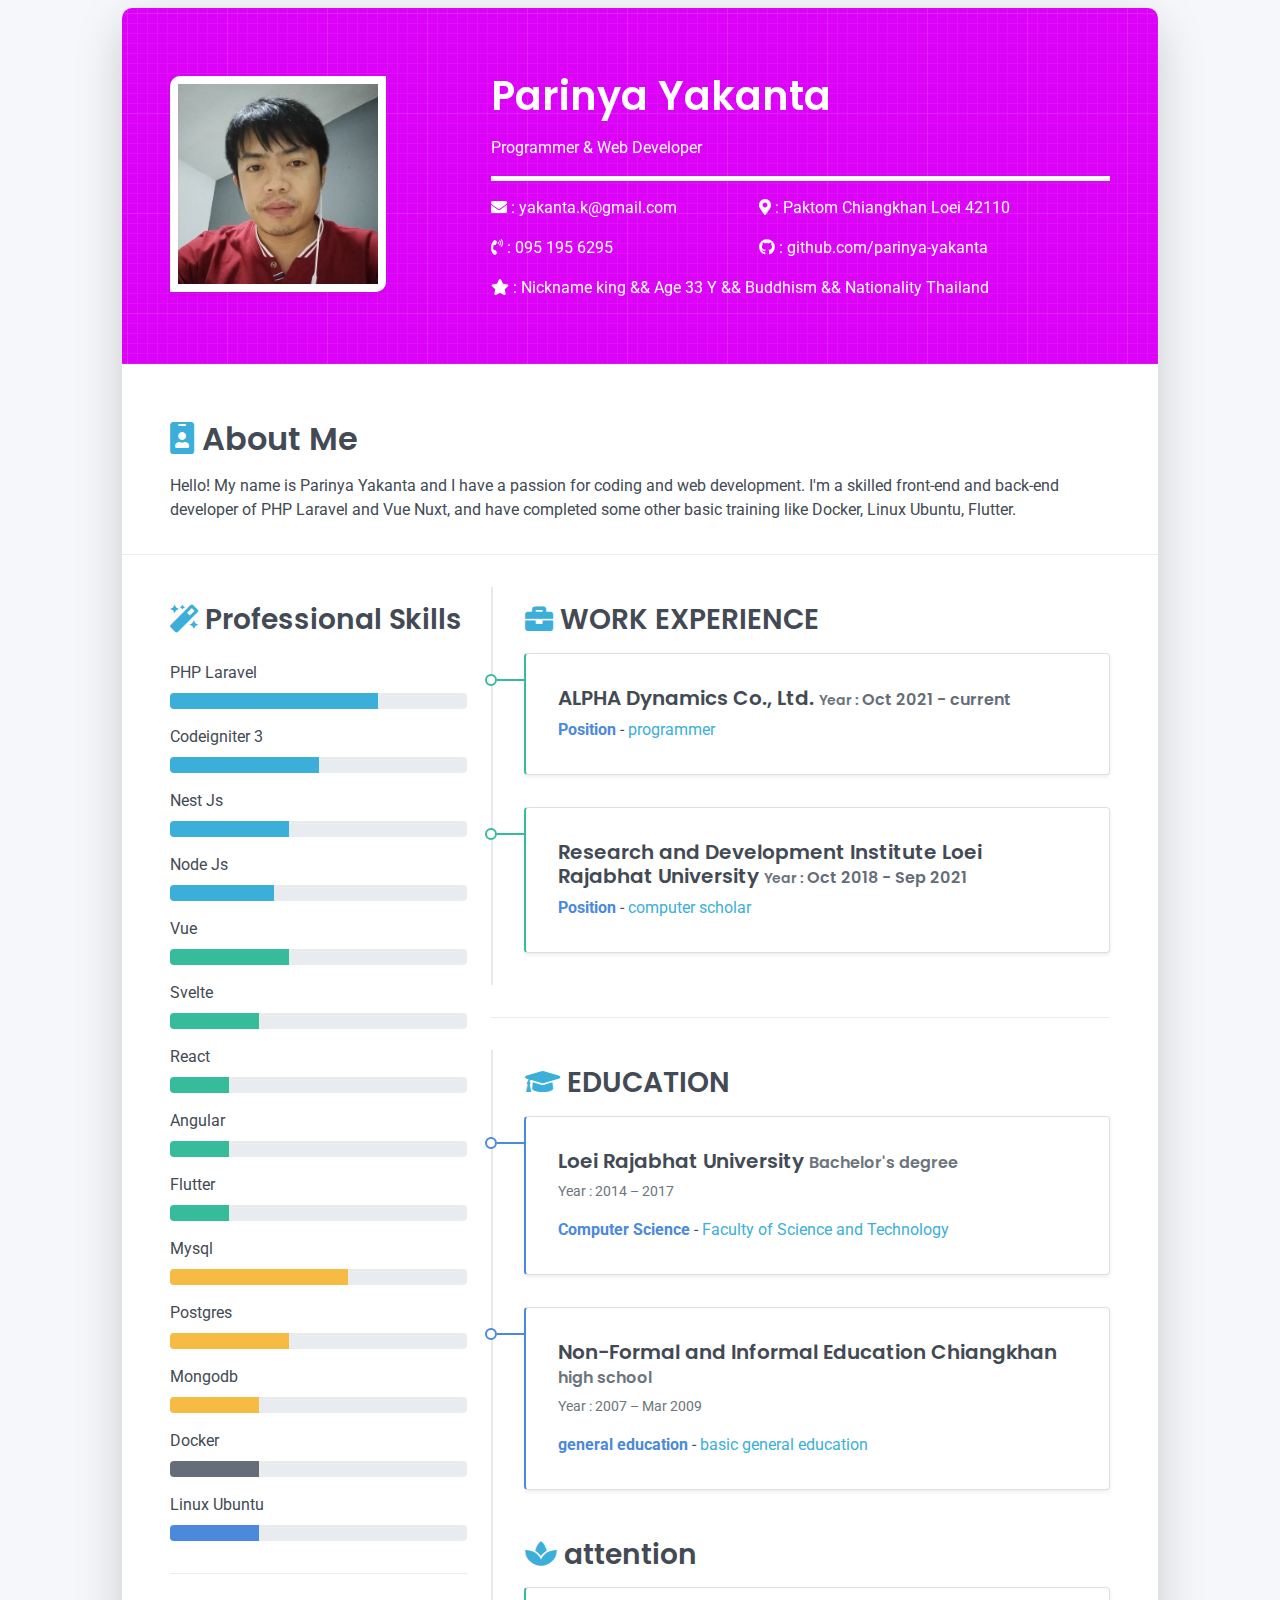
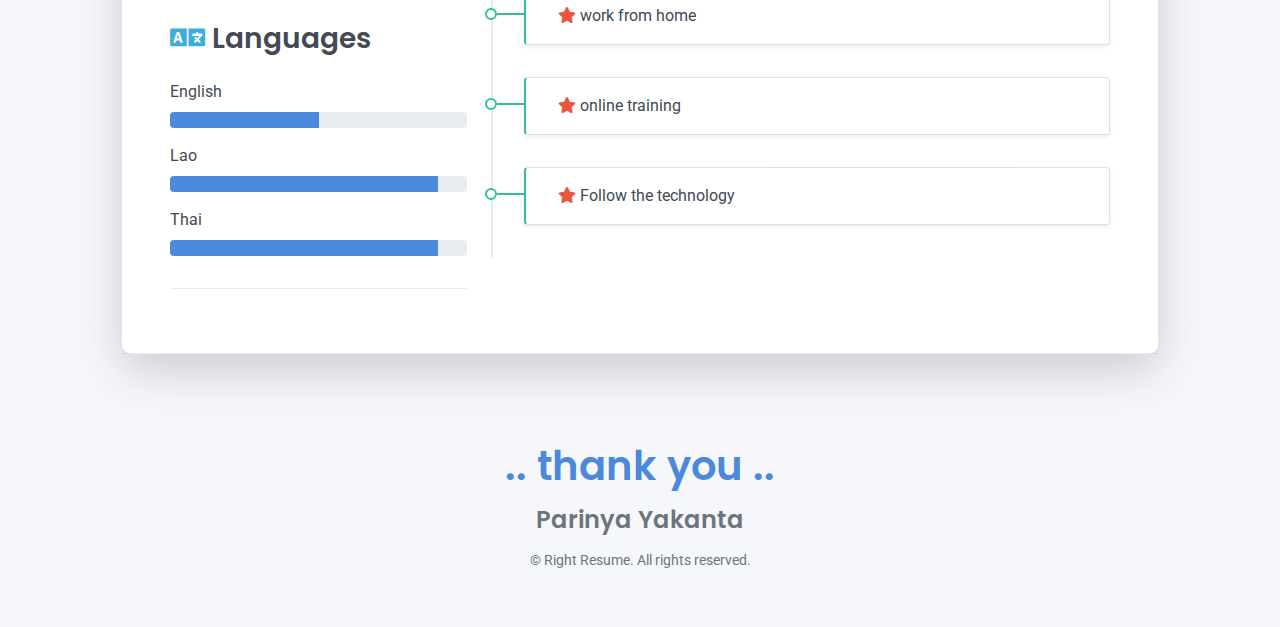
==== index.html @ 642e3cf7 "first commit" ====
<!DOCTYPE html>
<html lang="en-US">
  <head>
    <meta charset="UTF-8">
    <meta http-equiv="X-UA-Compatible" content="IE=edge">
    <meta name="viewport" content="width=device-width, initial-scale=1.0">
    <title>Parinya Yakanta</title>
    <link rel="icon" type="image/x-icon" href="favicon.png">
    <link rel="preconnect" href="https://fonts.gstatic.com" crossorigin="crossorigin"/>
    <link rel="preload" as="style" href="https://fonts.googleapis.com/css2?family=Poppins:wght@600&amp;family=Roboto:wght@300;400;500;700&amp;display=swap"/>
    <link rel="stylesheet" href="https://fonts.googleapis.com/css2?family=Poppins:wght@600&amp;family=Roboto:wght@300;400;500;700&amp;display=swap" media="print" onload="this.media='all'"/>
    <noscript>
      <link rel="stylesheet" href="https://fonts.googleapis.com/css2?family=Poppins:wght@600&amp;family=Roboto:wght@300;400;500;700&amp;display=swap"/>
    </noscript>
    <link href="css/font-awesome/css/all.min.css?ver=1.2.0" rel="stylesheet">
    <link href="css/bootstrap.min.css?ver=1.2.0" rel="stylesheet">
    <link href="css/aos.css?ver=1.2.0" rel="stylesheet">
    <link href="css/main.css?ver=1.2.0" rel="stylesheet">
    <link href="css/custom.css" rel="stylesheet">
    <noscript>
      <style type="text/css">
        [data-aos] {
            opacity: 1 !important;
            transform: translate(0) scale(1) !important;
        }
      </style>
    </noscript>
  </head>
<body id="top">
  <div class="page-content py-1">
<div class="container">
<div class="cover shadow-lg bg-white">
  
  <div class="cover-bg p-3 p-lg-4 text-white">
    <div class="row">
      <div class="col-lg-4 col-md-5">
        <div class="avatar hover-effect bg-white shadow-sm p-1"><img src="images/profile01.jpeg" width="200" height="200"/></div>
      </div>
      <div class="col-lg-8 col-md-7 text-center text-md-start">
        <h2 class="h1 mt-2" data-aos="fade-up" data-aos-delay="0">Parinya Yakanta</h2>
        <p data-aos="fade-up" data-aos-delay="100">Programmer & Web Developer</p>

        <div class="border-top-a" data-aos="fade-up" data-aos-delay="200">
          <div class="row">
            <div class="col-md-5">
              <p><i class="fas fa-envelope"></i> : yakanta.k@gmail.com</p>
              <p><i class="fas fa-phone-volume"></i> : 095 195 6295</p>
            </div>
            <div class="col-md-7">
              <p><i class="fas fa-map-marker-alt"></i> : Paktom Chiangkhan Loei 42110</p>
              <p><i class="fab fa-github"></i> : github.com/parinya-yakanta</p>
            </div>
          </div>
          <div class="row">
            <div class="col-md-12">
              <p> <i class="fas fa-star text-white"></i> : Nickname king && Age 33 Y && Buddhism && Nationality Thailand</p>
            </div>
          </div>
        </div>
      </div>
    </div>
  </div>
  
  <div class="about-section pt-4 px-3 px-lg-4 mt-1">
    <div class="col-md-12">
      <h2> <i class="fas fa-id-badge text-info"></i>  About Me</h2>
      <p>Hello! My name is Parinya Yakanta and I have a passion for coding and web development. I'm a skilled front-end and back-end developer of PHP Laravel and Vue Nuxt, and have completed some other basic training like Docker, Linux Ubuntu, Flutter.</p>
    </div>
  </div>

  <hr class="d-print-none"/>

  <div class="skills-section px-3 px-lg-4">
    <div class="row">

      <div class="col-md-4">
        <h2 class="h3 mb-1 py-2"> <i class="fas fa-magic text-info"></i> Professional Skills</h2>

        <div class="mb-2"><span>PHP Laravel</span>
          <div class="progress my-1">
            <div class="progress-bar bg-info" role="progressbar" data-aos="zoom-in-right" data-aos-delay="400" data-aos-anchor=".skills-section" style="width: 70%" aria-valuenow="90" aria-valuemin="0" aria-valuemax="100"></div>
          </div>
        </div>

        <div class="mb-2"><span>Codeigniter 3</span>
          <div class="progress my-1">
            <div class="progress-bar bg-info" role="progressbar" data-aos="zoom-in-right" data-aos-delay="400" data-aos-anchor=".skills-section" style="width: 50%" aria-valuenow="90" aria-valuemin="0" aria-valuemax="100"></div>
          </div>
        </div>

        <div class="mb-2"><span>Nest Js</span>
          <div class="progress my-1">
            <div class="progress-bar bg-info" role="progressbar" data-aos="zoom-in-right" data-aos-delay="400" data-aos-anchor=".skills-section" style="width: 40%" aria-valuenow="90" aria-valuemin="0" aria-valuemax="100"></div>
          </div>
        </div>

        <div class="mb-2"><span>Node Js</span>
          <div class="progress my-1">
            <div class="progress-bar bg-info" role="progressbar" data-aos="zoom-in-right" data-aos-delay="400" data-aos-anchor=".skills-section" style="width: 35%" aria-valuenow="90" aria-valuemin="0" aria-valuemax="100"></div>
          </div>
        </div>

        <div class="mb-2"><span>Vue</span>
          <div class="progress my-1">
            <div class="progress-bar bg-success" role="progressbar" data-aos="zoom-in-right" data-aos-delay="400" data-aos-anchor=".skills-section" style="width: 40%" aria-valuenow="90" aria-valuemin="0" aria-valuemax="100"></div>
          </div>
        </div>

        <div class="mb-2"><span>Svelte</span>
          <div class="progress my-1">
            <div class="progress-bar bg-success" role="progressbar" data-aos="zoom-in-right" data-aos-delay="400" data-aos-anchor=".skills-section" style="width: 30%" aria-valuenow="90" aria-valuemin="0" aria-valuemax="100"></div>
          </div>
        </div>

        <div class="mb-2"><span>React</span>
          <div class="progress my-1">
            <div class="progress-bar bg-success" role="progressbar" data-aos="zoom-in-right" data-aos-delay="400" data-aos-anchor=".skills-section" style="width: 20%" aria-valuenow="90" aria-valuemin="0" aria-valuemax="100"></div>
          </div>
        </div>

        <div class="mb-2"><span>Angular</span>
          <div class="progress my-1">
            <div class="progress-bar bg-success" role="progressbar" data-aos="zoom-in-right" data-aos-delay="400" data-aos-anchor=".skills-section" style="width: 20%" aria-valuenow="90" aria-valuemin="0" aria-valuemax="100"></div>
          </div>
        </div>

        <div class="mb-2"><span>Flutter</span>
          <div class="progress my-1">
            <div class="progress-bar bg-success" role="progressbar" data-aos="zoom-in-right" data-aos-delay="400" data-aos-anchor=".skills-section" style="width: 20%" aria-valuenow="90" aria-valuemin="0" aria-valuemax="100"></div>
          </div>
        </div>

        <div class="mb-2"><span>Mysql</span>
          <div class="progress my-1">
            <div class="progress-bar bg-warning" role="progressbar" data-aos="zoom-in-right" data-aos-delay="400" data-aos-anchor=".skills-section" style="width: 60%" aria-valuenow="90" aria-valuemin="0" aria-valuemax="100"></div>
          </div>
        </div>

        <div class="mb-2"><span>Postgres</span>
          <div class="progress my-1">
            <div class="progress-bar bg-warning" role="progressbar" data-aos="zoom-in-right" data-aos-delay="400" data-aos-anchor=".skills-section" style="width: 40%" aria-valuenow="90" aria-valuemin="0" aria-valuemax="100"></div>
          </div>
        </div>

        <div class="mb-2"><span>Mongodb</span>
          <div class="progress my-1">
            <div class="progress-bar bg-warning" role="progressbar" data-aos="zoom-in-right" data-aos-delay="400" data-aos-anchor=".skills-section" style="width: 30%" aria-valuenow="90" aria-valuemin="0" aria-valuemax="100"></div>
          </div>
        </div>

        <div class="mb-2"><span>Docker</span>
          <div class="progress my-1">
            <div class="progress-bar bg-secondary" role="progressbar" data-aos="zoom-in-right" data-aos-delay="400" data-aos-anchor=".skills-section" style="width: 30%" aria-valuenow="90" aria-valuemin="0" aria-valuemax="100"></div>
          </div>
        </div>

        <div class="mb-2"><span>Linux Ubuntu</span>
          <div class="progress my-1">
            <div class="progress-bar bg-default" role="progressbar" data-aos="zoom-in-right" data-aos-delay="400" data-aos-anchor=".skills-section" style="width: 30%" aria-valuenow="90" aria-valuemin="0" aria-valuemax="100"></div>
          </div>
        </div>

        <hr class="d-print-none"/>

        <h2 class="h3 mb-1 py-2"> <i class="fas fa-language text-info"></i> Languages</h2>

        <div class="mb-2"><span>English</span>
          <div class="progress my-1">
            <div class="progress-bar bg-default" role="progressbar" data-aos="zoom-in-right" data-aos-delay="400" data-aos-anchor=".skills-section" style="width: 50%" aria-valuenow="90" aria-valuemin="0" aria-valuemax="100"></div>
          </div>
        </div>

        <div class="mb-2"><span>Lao</span>
          <div class="progress my-1">
            <div class="progress-bar bg-default" role="progressbar" data-aos="zoom-in-right" data-aos-delay="400" data-aos-anchor=".skills-section" style="width: 90%" aria-valuenow="90" aria-valuemin="0" aria-valuemax="100"></div>
          </div>
        </div>

        <div class="mb-2"><span>Thai</span>
          <div class="progress my-1">
            <div class="progress-bar bg-default" role="progressbar" data-aos="zoom-in-right" data-aos-delay="400" data-aos-anchor=".skills-section" style="width: 90%" aria-valuenow="90" aria-valuemin="0" aria-valuemax="100"></div>
          </div>
        </div>
        <hr class="d-print-none"/>

      </div>

      <div class="col-md-8">
      <div class="timeline">
          <h2 class="h3 px-3"><i class="fas fa-briefcase text-info"></i>  WORK EXPERIENCE</h2>

          <div class="timeline-card timeline-card-success card shadow-sm">
            <div class="card-body">
              <div class="h5 mb-1">ALPHA Dynamics Co., Ltd.
                <span class="text-secondary h6"> <small class="text-muted">Year : </small> Oct 2021 -  current</span>
              </div>
              <div> 
                <strong class="text-primary">Position</strong> -
                <span class="text-info">programmer</span>
              </div>
            </div>
          </div>

          <div class="timeline-card timeline-card-success card shadow-sm">
            <div class="card-body">
              <div class="h5 mb-1"> Research and Development Institute Loei Rajabhat University
                <span class="text-secondary h6"> <small class="text-muted">Year : </small> Oct 2018 -  Sep 2021</span>
              </div>
              <div> 
                <strong class="text-primary">Position</strong> -
                <span class="text-info">computer scholar</span>
              </div>
            </div>
          </div>

        </div>

        <hr class="d-print-none"/>

        <div class="timeline">
            <h2 class="h3 px-3"><i class="fas fa-graduation-cap text-info"></i>  EDUCATION</h2>
            <div class="timeline-card timeline-card-primary card shadow-sm">
              <div class="card-body">
                <div class="h5 mb-1">Loei Rajabhat University <span class="text-muted h6"> Bachelor's degree </span></div>
                <div class="text-muted text-small mb-2">Year : 2014 – 2017</div>
                <div> 
                  <strong class="text-primary">Computer Science</strong> -
                  <span class="text-info">Faculty of Science and Technology</span>
                </div>
              </div>
            </div>

            <div class="timeline-card timeline-card-primary card shadow-sm">
              <div class="card-body">
                <div class="h5 mb-1">Non-Formal and Informal Education Chiangkhan<span class="text-muted h6"> high school</span></div>
                <div class="text-muted text-small mb-2">Year : 2007 – Mar 2009</div>
                <div> 
                  <strong class="text-primary">general education</strong> -
                  <span class="text-info">basic general education</span>
                </div>
              </div>
            </div>
          </div>

        <div class="timeline">
            <h2 class="h3 px-3"> <i class="fas fa-spa text-info"></i> attention</h2>
            
            <div class="timeline-card timeline-card-success card shadow-sm">
              <div class="input-group">
                <div class="card-body py-2">
                  <i class="fas fa-star text-danger"></i> work from home
                </div>
              </div>
            </div>

            <div class="timeline-card timeline-card-success card shadow-sm">
              <div class="input-group">
                <div class="card-body py-2">
                  <i class="fas fa-star text-danger"></i>  online training
                </div>
              </div>
            </div>

            <div class="timeline-card timeline-card-success card shadow-sm">
              <div class="input-group">
                <div class="card-body py-2">
                  <i class="fas fa-star text-danger"></i>  Follow the technology
                </div>
              </div>
            </div>

          </div>

      </div>
    </div>
  </div>

  <div class="page-break"></div>

  <hr class="d-print-none"/>
</div>
</div>
</div>
    <footer class="pt-4 pb-4 text-muted text-center d-print-none">
      <div class="container">
        <div>
          <div class="h1 text-primary">.. thank you ..</div>
        </div>
        <div>
          <div class="h4">Parinya Yakanta</div>
        </div>
        <div class="text-small">
          <div class="mb-1">&copy; Right Resume. All rights reserved.</div>
        </div>
      </div>
    </footer>
    <script src="scripts/bootstrap.bundle.min.js?ver=1.2.0"></script>
    <script src="scripts/aos.js?ver=1.2.0"></script>
    <script src="scripts/main.js?ver=1.2.0"></script>
  </body>
</html>
---- css/main.css ----
/* Buttons */
/* Inputs */
/* Timeline custom component */
.timeline {
  border-left: 2px solid #E6E9ED;
  padding: 1rem 0; }

.timeline-card {
  position: relative;
  margin-left: 31px;
  border-left: 2px solid;
  margin-bottom: 2rem; }

.timeline-card:last-child {
  margin-bottom: 1rem; }

.timeline-card:before {
  content: '';
  display: inline-block;
  position: absolute;
  background-color: #fff;
  border-radius: 10px;
  width: 12px;
  height: 12px;
  top: 20px;
  left: -41px;
  border: 2px solid;
  z-index: 2; }

.timeline-card:after {
  content: '';
  display: inline-block;
  position: absolute;
  background-color: currentColor;
  width: 29px;
  height: 2px;
  top: 25px;
  left: -29px;
  z-index: 1; }

.timeline-card-primary {
  border-left-color: #4A89DC; }

.timeline-card-primary:before {
  border-color: #4A89DC; }

.timeline-card-primary:after {
  background-color: #4A89DC; }

.timeline-card-success {
  border-left-color: #37BC9B; }

.timeline-card-success:before {
  border-color: #37BC9B; }

.timeline-card-success:after {
  background-color: #37BC9B; }

html {
  scroll-behavior: smooth; }

.site-title {
  font-size: 1.25rem;
  line-height: 2.5rem; }

.nav-link {
  padding: 0;
  font-size: 1.25rem;
  line-height: 2.5rem;
  color: rgba(0, 0, 0, 0.5); }

.nav-link:hover,
.nav-link:focus,
.active .nav-link {
  color: rgba(0, 0, 0, 0.8); }

.nav-item + .nav-item {
  margin-left: 1rem; }

.cover {
  border-radius: 10px; }

.cover-bg {
  background-color: #dc02f8;
  background-image: url("data:image/svg+xml,%3Csvg xmlns='http://www.w3.org/2000/svg' width='100' height='100' viewBox='0 0 100 100'%3E%3Cg fill-rule='evenodd'%3E%3Cg fill='%23ffffff' fill-opacity='0.12'%3E%3Cpath opacity='.5' d='M96 [base64] 0v-9h-9v9h9zm-10 0v-9h-9v9h9zm-10 0v-9h-9v9h9zm-10 0v-9h-9v9h9zm-10 0v-9h-9v9h9zm-10 0v-9h-9v9h9zm-10 0v-9h-9v9h9zm-10 0v-9h-9v9h9zm-9-10h9v-9h-9v9zm10 0h9v-9h-9v9zm10 0h9v-9h-9v9zm10 0h9v-9h-9v9zm10 0h9v-9h-9v9zm10 0h9v-9h-9v9zm10 0h9v-9h-9v9zm10 0h9v-9h-9v9zm9-10v-9h-9v9h9zm-10 0v-9h-9v9h9zm-10 0v-9h-9v9h9zm-10 0v-9h-9v9h9zm-10 0v-9h-9v9h9zm-10 0v-9h-9v9h9zm-10 0v-9h-9v9h9zm-10 0v-9h-9v9h9zm-9-10h9v-9h-9v9zm10 0h9v-9h-9v9zm10 0h9v-9h-9v9zm10 0h9v-9h-9v9zm10 0h9v-9h-9v9zm10 0h9v-9h-9v9zm10 0h9v-9h-9v9zm10 0h9v-9h-9v9zm9-10v-9h-9v9h9zm-10 0v-9h-9v9h9zm-10 0v-9h-9v9h9zm-10 0v-9h-9v9h9zm-10 0v-9h-9v9h9zm-10 0v-9h-9v9h9zm-10 0v-9h-9v9h9zm-10 0v-9h-9v9h9zm-9-10h9v-9h-9v9zm10 0h9v-9h-9v9zm10 0h9v-9h-9v9zm10 0h9v-9h-9v9zm10 0h9v-9h-9v9zm10 0h9v-9h-9v9zm10 0h9v-9h-9v9zm10 0h9v-9h-9v9zm9-10v-9h-9v9h9zm-10 0v-9h-9v9h9zm-10 0v-9h-9v9h9zm-10 0v-9h-9v9h9zm-10 0v-9h-9v9h9zm-10 0v-9h-9v9h9zm-10 0v-9h-9v9h9zm-10 0v-9h-9v9h9zm-9-10h9v-9h-9v9zm10 0h9v-9h-9v9zm10 0h9v-9h-9v9zm10 0h9v-9h-9v9zm10 0h9v-9h-9v9zm10 0h9v-9h-9v9zm10 0h9v-9h-9v9zm10 0h9v-9h-9v9z'/%3E%3Cpath d='M6 5V0H5v5H0v1h5v94h1V6h94V5H6z'/%3E%3C/g%3E%3C/g%3E%3C/svg%3E");
  border-radius: 10px 10px 0 0; }

.avatar {
  max-width: 216px;
  max-height: 216px;
  margin-top: 20px;
  text-align: center;
  margin-left: auto;
  margin-right: auto; 
  border-radius: 10px 0 10px  0;
}

/* .avatar img { */
  /* Safari 6.0 - 9.0 */
  /* filter: grayscale(100%);  */
/* } */

footer a:not(.nav-link) {
  color: inherit;
  border-bottom: 1px dashed;
  text-decoration: none;
  cursor: pointer; }

@media (min-width: 48em) {
  .site-title {
    float: left; }
  .site-nav {
    float: right; }
  .avatar {
    margin-bottom: -80px;
    margin-left: 0; } }

@media print {
  body {
    background-color: #fff; }
  .container {
    width: auto;
    max-width: 100%;
    padding: 0; }
  .cover, .cover-bg {
    border-radius: 0; }
  .cover.shadow-lg {
    box-shadow: none !important; }
  .cover-bg {
    padding: 5rem !important;
    padding-bottom: 10px !important; }
  .avatar {
    margin-top: -10px; }
  .about-section {
    padding: 6.5rem 5rem 2rem !important; }
  .skills-section,
  .work-experience-section,
  .education-section,
  .contant-section {
    padding: 1.5rem 5rem 2rem !important; }
  .page-break {
    padding-top: 5rem;
    page-break-before: always; } }
---- css/custom.css ----
.hr-a {
    border-top: 5px solid white;
    width: 100%;
}

.border-top-a {
    border-top: 5px solid white;
    padding-top: 15px;
}
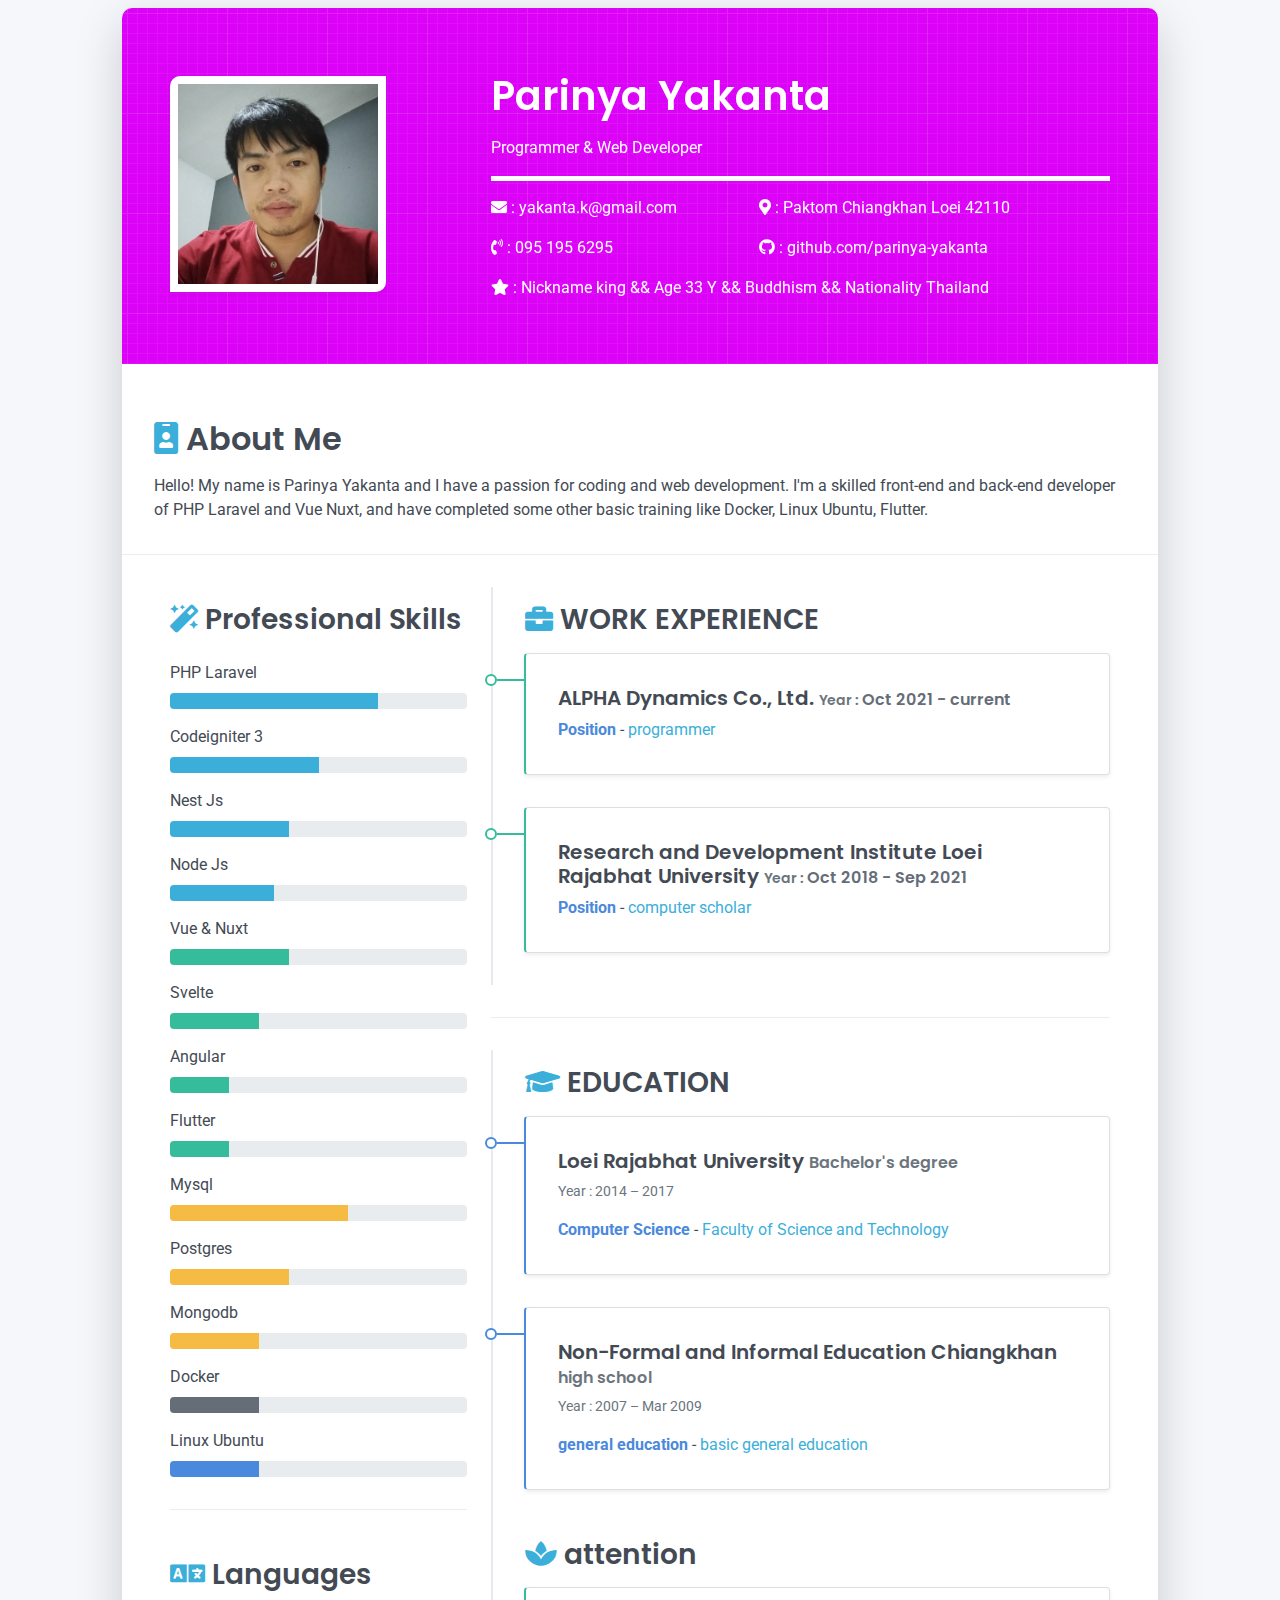
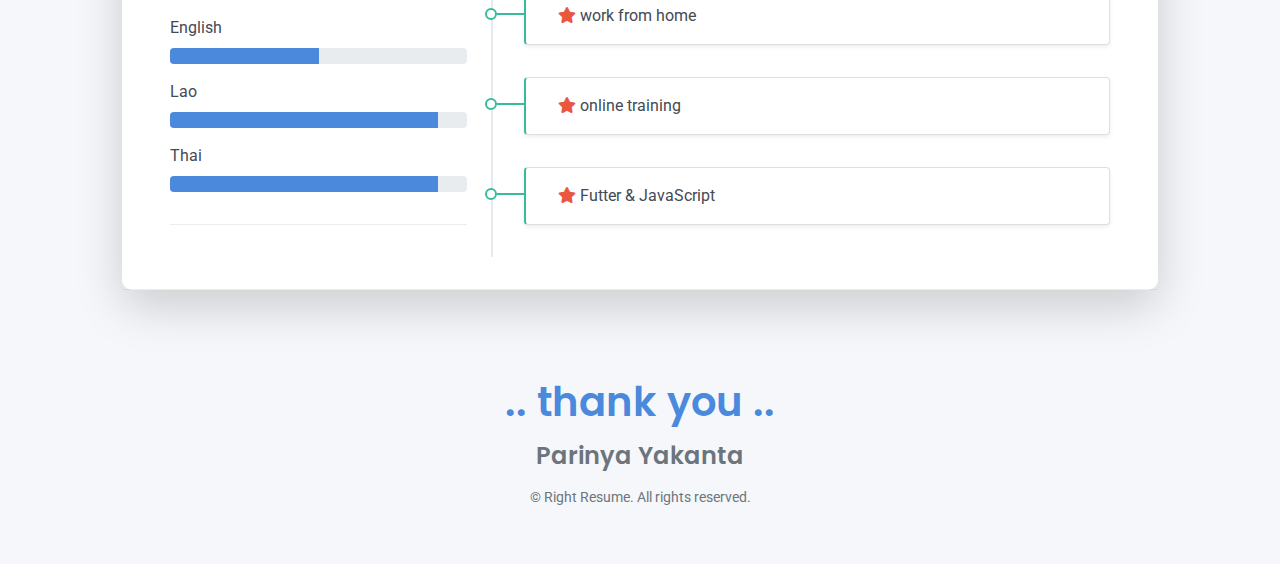
==== commit dac9e80a: "modified style mt" ====
--- a/index.html
+++ b/index.html
@@ -61,7 +61,7 @@
     </div>
   </div>
   
-  <div class="about-section pt-4 px-3 px-lg-4 mt-1">
+  <div class="about-section pt-4 px-2 px-lg-3 mt-1">
     <div class="col-md-12">
       <h2> <i class="fas fa-id-badge text-info"></i>  About Me</h2>
       <p>Hello! My name is Parinya Yakanta and I have a passion for coding and web development. I'm a skilled front-end and back-end developer of PHP Laravel and Vue Nuxt, and have completed some other basic training like Docker, Linux Ubuntu, Flutter.</p>
@@ -100,7 +100,7 @@
           </div>
         </div>
 
-        <div class="mb-2"><span>Vue</span>
+        <div class="mb-2"><span>Vue & Nuxt</span>
           <div class="progress my-1">
             <div class="progress-bar bg-success" role="progressbar" data-aos="zoom-in-right" data-aos-delay="400" data-aos-anchor=".skills-section" style="width: 40%" aria-valuenow="90" aria-valuemin="0" aria-valuemax="100"></div>
           </div>
@@ -109,12 +109,6 @@
         <div class="mb-2"><span>Svelte</span>
           <div class="progress my-1">
             <div class="progress-bar bg-success" role="progressbar" data-aos="zoom-in-right" data-aos-delay="400" data-aos-anchor=".skills-section" style="width: 30%" aria-valuenow="90" aria-valuemin="0" aria-valuemax="100"></div>
-          </div>
-        </div>
-
-        <div class="mb-2"><span>React</span>
-          <div class="progress my-1">
-            <div class="progress-bar bg-success" role="progressbar" data-aos="zoom-in-right" data-aos-delay="400" data-aos-anchor=".skills-section" style="width: 20%" aria-valuenow="90" aria-valuemin="0" aria-valuemax="100"></div>
           </div>
         </div>
 
@@ -264,7 +258,7 @@
             <div class="timeline-card timeline-card-success card shadow-sm">
               <div class="input-group">
                 <div class="card-body py-2">
-                  <i class="fas fa-star text-danger"></i>  Follow the technology
+                  <i class="fas fa-star text-danger"></i>  Futter & JavaScript
                 </div>
               </div>
             </div>
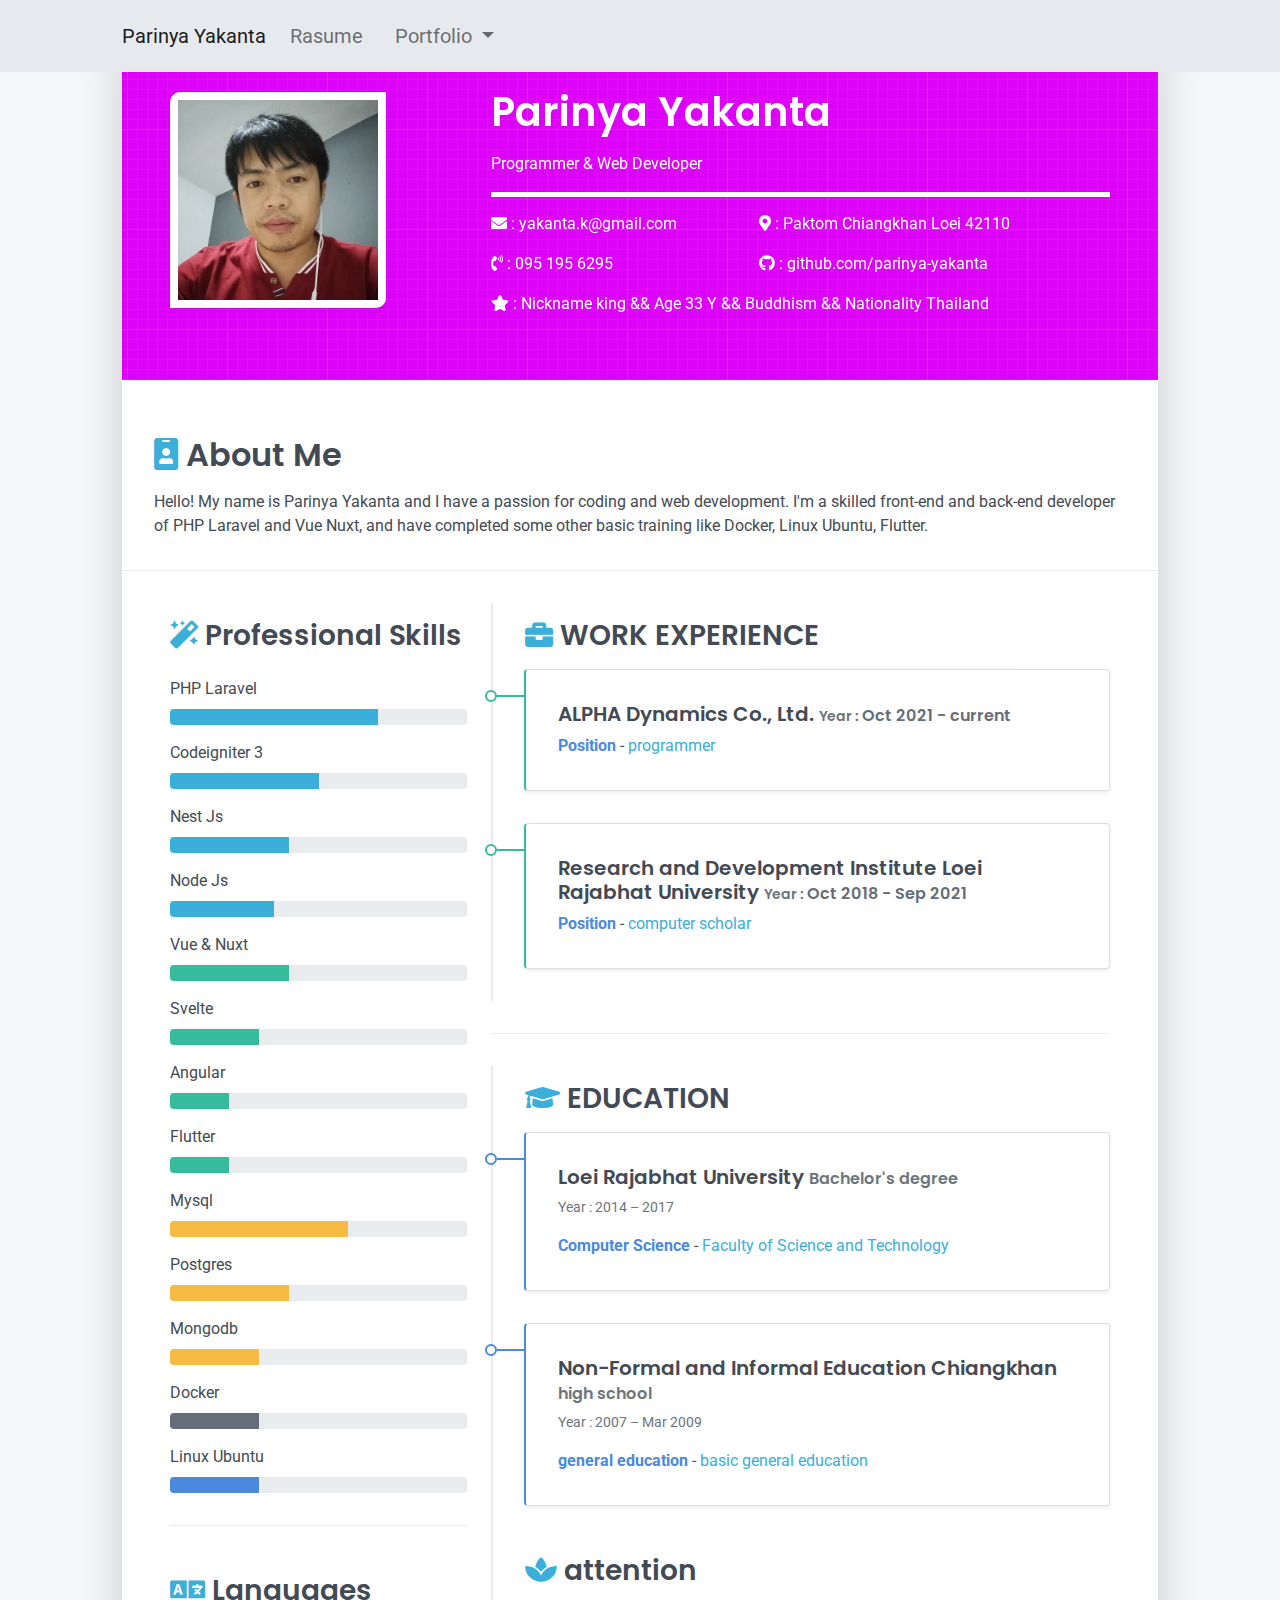
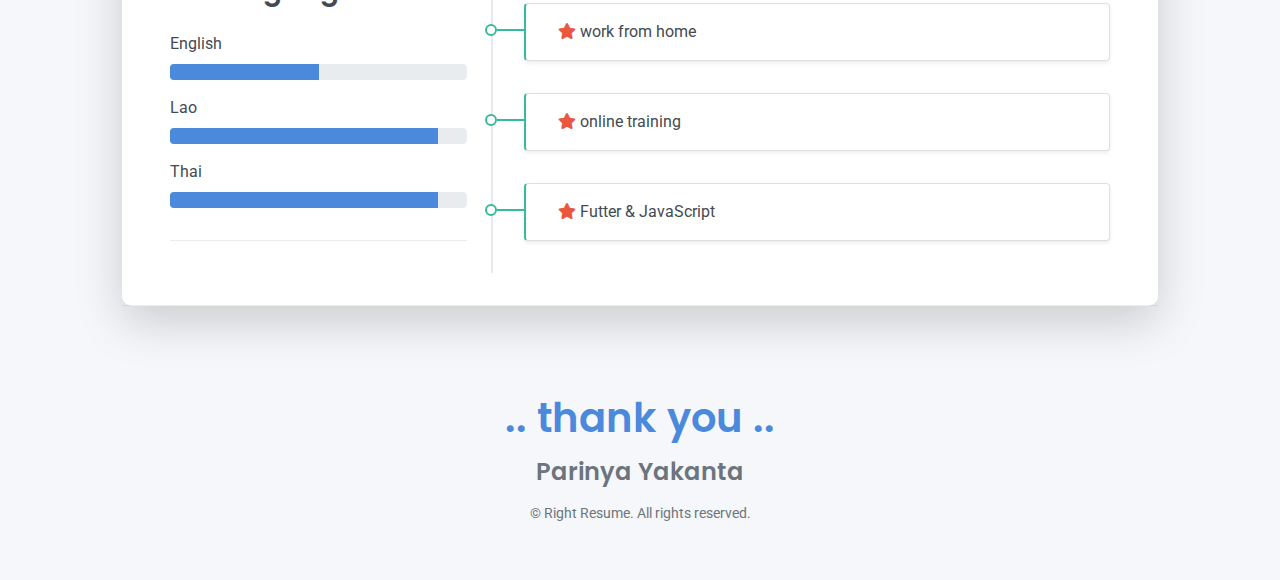
==== commit 4f230d0f: "add page confrence and valley cotton" ====
--- a/index.html
+++ b/index.html
@@ -1,295 +1,371 @@
 <!DOCTYPE html>
 <html lang="en-US">
-  <head>
-    <meta charset="UTF-8">
-    <meta http-equiv="X-UA-Compatible" content="IE=edge">
-    <meta name="viewport" content="width=device-width, initial-scale=1.0">
-    <title>Parinya Yakanta</title>
-    <link rel="icon" type="image/x-icon" href="favicon.png">
-    <link rel="preconnect" href="https://fonts.gstatic.com" crossorigin="crossorigin"/>
-    <link rel="preload" as="style" href="https://fonts.googleapis.com/css2?family=Poppins:wght@600&amp;family=Roboto:wght@300;400;500;700&amp;display=swap"/>
-    <link rel="stylesheet" href="https://fonts.googleapis.com/css2?family=Poppins:wght@600&amp;family=Roboto:wght@300;400;500;700&amp;display=swap" media="print" onload="this.media='all'"/>
-    <noscript>
-      <link rel="stylesheet" href="https://fonts.googleapis.com/css2?family=Poppins:wght@600&amp;family=Roboto:wght@300;400;500;700&amp;display=swap"/>
-    </noscript>
-    <link href="css/font-awesome/css/all.min.css?ver=1.2.0" rel="stylesheet">
-    <link href="css/bootstrap.min.css?ver=1.2.0" rel="stylesheet">
-    <link href="css/aos.css?ver=1.2.0" rel="stylesheet">
-    <link href="css/main.css?ver=1.2.0" rel="stylesheet">
-    <link href="css/custom.css" rel="stylesheet">
-    <noscript>
-      <style type="text/css">
-        [data-aos] {
-            opacity: 1 !important;
-            transform: translate(0) scale(1) !important;
-        }
-      </style>
-    </noscript>
-  </head>
+
+<head>
+  <meta charset="UTF-8">
+  <meta http-equiv="X-UA-Compatible" content="IE=edge">
+  <meta name="viewport" content="width=device-width, initial-scale=1.0">
+  <title>Parinya Yakanta</title>
+  <link rel="icon" type="image/x-icon" href="favicon.png">
+  <link rel="preconnect" href="https://fonts.gstatic.com" crossorigin="crossorigin" />
+  <link rel="preload" as="style"
+    href="https://fonts.googleapis.com/css2?family=Poppins:wght@600&amp;family=Roboto:wght@300;400;500;700&amp;display=swap" />
+  <link rel="stylesheet"
+    href="https://fonts.googleapis.com/css2?family=Poppins:wght@600&amp;family=Roboto:wght@300;400;500;700&amp;display=swap"
+    media="print" onload="this.media='all'" />
+  <noscript>
+    <link rel="stylesheet"
+      href="https://fonts.googleapis.com/css2?family=Poppins:wght@600&amp;family=Roboto:wght@300;400;500;700&amp;display=swap" />
+  </noscript>
+  <link href="css/font-awesome/css/all.min.css?ver=1.2.0" rel="stylesheet">
+  <link href="css/bootstrap.min.css?ver=1.2.0" rel="stylesheet">
+  <link href="css/aos.css?ver=1.2.0" rel="stylesheet">
+  <link href="css/main.css?ver=1.2.0" rel="stylesheet">
+  <link href="css/custom.css" rel="stylesheet">
+  <noscript>
+    <style type="text/css">
+      [data-aos] {
+        opacity: 1 !important;
+        transform: translate(0) scale(1) !important;
+      }
+    </style>
+  </noscript>
+</head>
+
 <body id="top">
   <div class="page-content py-1">
-<div class="container">
-<div class="cover shadow-lg bg-white">
-  
-  <div class="cover-bg p-3 p-lg-4 text-white">
-    <div class="row">
-      <div class="col-lg-4 col-md-5">
-        <div class="avatar hover-effect bg-white shadow-sm p-1"><img src="images/profile01.jpeg" width="200" height="200"/></div>
-      </div>
-      <div class="col-lg-8 col-md-7 text-center text-md-start">
-        <h2 class="h1 mt-2" data-aos="fade-up" data-aos-delay="0">Parinya Yakanta</h2>
-        <p data-aos="fade-up" data-aos-delay="100">Programmer & Web Developer</p>
-
-        <div class="border-top-a" data-aos="fade-up" data-aos-delay="200">
+    <div class="container">
+      <div class="cover shadow-lg bg-white">
+        <!-- Navar -->
+        <nav class="navbar navbar-expand-lg navbar-light bg-light fixed-top">
+          <div class="container">
+            <a class="navbar-brand" href="#">Parinya Yakanta</a>
+            <button class="navbar-toggler" type="button" data-bs-toggle="collapse"
+              data-bs-target="#navbarSupportedContent" aria-controls="navbarSupportedContent" aria-expanded="false"
+              aria-label="Toggle navigation">
+              <span class="navbar-toggler-icon"></span>
+            </button>
+            <div class="collapse navbar-collapse" id="navbarSupportedContent">
+              <ul class="navbar-nav me-auto mb-2 mb-lg-0">
+                <li class="nav-item">
+                  <a class="nav-link" aria-current="page" href="/index.html">Rasume</a>
+                </li>
+                <li class="nav-item dropdown">
+                  <a class="nav-link dropdown-toggle" href="#" id="navbarDropdown" role="button"
+                    data-bs-toggle="dropdown" aria-expanded="false">
+                    Portfolio
+                  </a>
+                  <ul class="dropdown-menu" aria-labelledby="navbarDropdown">
+                    <li><a class="dropdown-item" href="/lrucfr.html">Register Conference</a></li>
+                    <li><a class="dropdown-item" href="/cottonvalley.html">Cotton Valley</a></li>
+                  </ul>
+                </li>
+              </ul>
+            </div>
+          </div>
+        </nav>
+        <!-- End Navar -->
+
+        <div class="cover-bg p-3 p-lg-4 text-white mt-2">
           <div class="row">
-            <div class="col-md-5">
-              <p><i class="fas fa-envelope"></i> : yakanta.k@gmail.com</p>
-              <p><i class="fas fa-phone-volume"></i> : 095 195 6295</p>
-            </div>
-            <div class="col-md-7">
-              <p><i class="fas fa-map-marker-alt"></i> : Paktom Chiangkhan Loei 42110</p>
-              <p><i class="fab fa-github"></i> : github.com/parinya-yakanta</p>
-            </div>
-          </div>
-          <div class="row">
-            <div class="col-md-12">
-              <p> <i class="fas fa-star text-white"></i> : Nickname king && Age 33 Y && Buddhism && Nationality Thailand</p>
+            <div class="col-lg-4 col-md-5">
+              <div class="avatar hover-effect bg-white shadow-sm p-1"><img src="images/profile01.jpeg" width="200"
+                  height="200" /></div>
+            </div>
+            <div class="col-lg-8 col-md-7 text-center text-md-start">
+              <h2 class="h1 mt-2" data-aos="fade-up" data-aos-delay="0">Parinya Yakanta</h2>
+              <p data-aos="fade-up" data-aos-delay="100">Programmer & Web Developer</p>
+
+              <div class="border-top-a" data-aos="fade-up" data-aos-delay="200">
+                <div class="row">
+                  <div class="col-md-5">
+                    <p><i class="fas fa-envelope"></i> : yakanta.k@gmail.com</p>
+                    <p><i class="fas fa-phone-volume"></i> : 095 195 6295</p>
+                  </div>
+                  <div class="col-md-7">
+                    <p><i class="fas fa-map-marker-alt"></i> : Paktom Chiangkhan Loei 42110</p>
+                    <p><i class="fab fa-github"></i> : github.com/parinya-yakanta</p>
+                  </div>
+                </div>
+                <div class="row">
+                  <div class="col-md-12">
+                    <p> <i class="fas fa-star text-white"></i> : Nickname king && Age 33 Y && Buddhism && Nationality
+                      Thailand</p>
+                  </div>
+                </div>
+              </div>
             </div>
           </div>
         </div>
+
+        <div class="about-section pt-4 px-2 px-lg-3 mt-1">
+          <div class="col-md-12">
+            <h2> <i class="fas fa-id-badge text-info"></i> About Me</h2>
+            <p>Hello! My name is Parinya Yakanta and I have a passion for coding and web development. I'm a skilled
+              front-end and back-end developer of PHP Laravel and Vue Nuxt, and have completed some other basic training
+              like Docker, Linux Ubuntu, Flutter.</p>
+          </div>
+        </div>
+
+        <hr class="d-print-none" />
+
+        <div class="skills-section px-3 px-lg-4">
+          <div class="row">
+
+            <div class="col-md-4">
+              <h2 class="h3 mb-1 py-2"> <i class="fas fa-magic text-info"></i> Professional Skills</h2>
+
+              <div class="mb-2"><span>PHP Laravel</span>
+                <div class="progress my-1">
+                  <div class="progress-bar bg-info" role="progressbar" data-aos="zoom-in-right" data-aos-delay="400"
+                    data-aos-anchor=".skills-section" style="width: 70%" aria-valuenow="90" aria-valuemin="0"
+                    aria-valuemax="100"></div>
+                </div>
+              </div>
+
+              <div class="mb-2"><span>Codeigniter 3</span>
+                <div class="progress my-1">
+                  <div class="progress-bar bg-info" role="progressbar" data-aos="zoom-in-right" data-aos-delay="400"
+                    data-aos-anchor=".skills-section" style="width: 50%" aria-valuenow="90" aria-valuemin="0"
+                    aria-valuemax="100"></div>
+                </div>
+              </div>
+
+              <div class="mb-2"><span>Nest Js</span>
+                <div class="progress my-1">
+                  <div class="progress-bar bg-info" role="progressbar" data-aos="zoom-in-right" data-aos-delay="400"
+                    data-aos-anchor=".skills-section" style="width: 40%" aria-valuenow="90" aria-valuemin="0"
+                    aria-valuemax="100"></div>
+                </div>
+              </div>
+
+              <div class="mb-2"><span>Node Js</span>
+                <div class="progress my-1">
+                  <div class="progress-bar bg-info" role="progressbar" data-aos="zoom-in-right" data-aos-delay="400"
+                    data-aos-anchor=".skills-section" style="width: 35%" aria-valuenow="90" aria-valuemin="0"
+                    aria-valuemax="100"></div>
+                </div>
+              </div>
+
+              <div class="mb-2"><span>Vue & Nuxt</span>
+                <div class="progress my-1">
+                  <div class="progress-bar bg-success" role="progressbar" data-aos="zoom-in-right" data-aos-delay="400"
+                    data-aos-anchor=".skills-section" style="width: 40%" aria-valuenow="90" aria-valuemin="0"
+                    aria-valuemax="100"></div>
+                </div>
+              </div>
+
+              <div class="mb-2"><span>Svelte</span>
+                <div class="progress my-1">
+                  <div class="progress-bar bg-success" role="progressbar" data-aos="zoom-in-right" data-aos-delay="400"
+                    data-aos-anchor=".skills-section" style="width: 30%" aria-valuenow="90" aria-valuemin="0"
+                    aria-valuemax="100"></div>
+                </div>
+              </div>
+
+              <div class="mb-2"><span>Angular</span>
+                <div class="progress my-1">
+                  <div class="progress-bar bg-success" role="progressbar" data-aos="zoom-in-right" data-aos-delay="400"
+                    data-aos-anchor=".skills-section" style="width: 20%" aria-valuenow="90" aria-valuemin="0"
+                    aria-valuemax="100"></div>
+                </div>
+              </div>
+
+              <div class="mb-2"><span>Flutter</span>
+                <div class="progress my-1">
+                  <div class="progress-bar bg-success" role="progressbar" data-aos="zoom-in-right" data-aos-delay="400"
+                    data-aos-anchor=".skills-section" style="width: 20%" aria-valuenow="90" aria-valuemin="0"
+                    aria-valuemax="100"></div>
+                </div>
+              </div>
+
+              <div class="mb-2"><span>Mysql</span>
+                <div class="progress my-1">
+                  <div class="progress-bar bg-warning" role="progressbar" data-aos="zoom-in-right" data-aos-delay="400"
+                    data-aos-anchor=".skills-section" style="width: 60%" aria-valuenow="90" aria-valuemin="0"
+                    aria-valuemax="100"></div>
+                </div>
+              </div>
+
+              <div class="mb-2"><span>Postgres</span>
+                <div class="progress my-1">
+                  <div class="progress-bar bg-warning" role="progressbar" data-aos="zoom-in-right" data-aos-delay="400"
+                    data-aos-anchor=".skills-section" style="width: 40%" aria-valuenow="90" aria-valuemin="0"
+                    aria-valuemax="100"></div>
+                </div>
+              </div>
+
+              <div class="mb-2"><span>Mongodb</span>
+                <div class="progress my-1">
+                  <div class="progress-bar bg-warning" role="progressbar" data-aos="zoom-in-right" data-aos-delay="400"
+                    data-aos-anchor=".skills-section" style="width: 30%" aria-valuenow="90" aria-valuemin="0"
+                    aria-valuemax="100"></div>
+                </div>
+              </div>
+
+              <div class="mb-2"><span>Docker</span>
+                <div class="progress my-1">
+                  <div class="progress-bar bg-secondary" role="progressbar" data-aos="zoom-in-right"
+                    data-aos-delay="400" data-aos-anchor=".skills-section" style="width: 30%" aria-valuenow="90"
+                    aria-valuemin="0" aria-valuemax="100"></div>
+                </div>
+              </div>
+
+              <div class="mb-2"><span>Linux Ubuntu</span>
+                <div class="progress my-1">
+                  <div class="progress-bar bg-default" role="progressbar" data-aos="zoom-in-right" data-aos-delay="400"
+                    data-aos-anchor=".skills-section" style="width: 30%" aria-valuenow="90" aria-valuemin="0"
+                    aria-valuemax="100"></div>
+                </div>
+              </div>
+
+              <hr class="d-print-none" />
+
+              <h2 class="h3 mb-1 py-2"> <i class="fas fa-language text-info"></i> Languages</h2>
+
+              <div class="mb-2"><span>English</span>
+                <div class="progress my-1">
+                  <div class="progress-bar bg-default" role="progressbar" data-aos="zoom-in-right" data-aos-delay="400"
+                    data-aos-anchor=".skills-section" style="width: 50%" aria-valuenow="90" aria-valuemin="0"
+                    aria-valuemax="100"></div>
+                </div>
+              </div>
+
+              <div class="mb-2"><span>Lao</span>
+                <div class="progress my-1">
+                  <div class="progress-bar bg-default" role="progressbar" data-aos="zoom-in-right" data-aos-delay="400"
+                    data-aos-anchor=".skills-section" style="width: 90%" aria-valuenow="90" aria-valuemin="0"
+                    aria-valuemax="100"></div>
+                </div>
+              </div>
+
+              <div class="mb-2"><span>Thai</span>
+                <div class="progress my-1">
+                  <div class="progress-bar bg-default" role="progressbar" data-aos="zoom-in-right" data-aos-delay="400"
+                    data-aos-anchor=".skills-section" style="width: 90%" aria-valuenow="90" aria-valuemin="0"
+                    aria-valuemax="100"></div>
+                </div>
+              </div>
+              <hr class="d-print-none" />
+
+            </div>
+
+            <div class="col-md-8">
+              <div class="timeline">
+                <h2 class="h3 px-3"><i class="fas fa-briefcase text-info"></i> WORK EXPERIENCE</h2>
+
+                <div class="timeline-card timeline-card-success card shadow-sm">
+                  <div class="card-body">
+                    <div class="h5 mb-1">ALPHA Dynamics Co., Ltd.
+                      <span class="text-secondary h6"> <small class="text-muted">Year : </small> Oct 2021 -
+                        current</span>
+                    </div>
+                    <div>
+                      <strong class="text-primary">Position</strong> -
+                      <span class="text-info">programmer</span>
+                    </div>
+                  </div>
+                </div>
+
+                <div class="timeline-card timeline-card-success card shadow-sm">
+                  <div class="card-body">
+                    <div class="h5 mb-1"> Research and Development Institute Loei Rajabhat University
+                      <span class="text-secondary h6"> <small class="text-muted">Year : </small> Oct 2018 - Sep
+                        2021</span>
+                    </div>
+                    <div>
+                      <strong class="text-primary">Position</strong> -
+                      <span class="text-info">computer scholar</span>
+                    </div>
+                  </div>
+                </div>
+
+              </div>
+
+              <hr class="d-print-none" />
+
+              <div class="timeline">
+                <h2 class="h3 px-3"><i class="fas fa-graduation-cap text-info"></i> EDUCATION</h2>
+                <div class="timeline-card timeline-card-primary card shadow-sm">
+                  <div class="card-body">
+                    <div class="h5 mb-1">Loei Rajabhat University <span class="text-muted h6"> Bachelor's degree </span>
+                    </div>
+                    <div class="text-muted text-small mb-2">Year : 2014 – 2017</div>
+                    <div>
+                      <strong class="text-primary">Computer Science</strong> -
+                      <span class="text-info">Faculty of Science and Technology</span>
+                    </div>
+                  </div>
+                </div>
+
+                <div class="timeline-card timeline-card-primary card shadow-sm">
+                  <div class="card-body">
+                    <div class="h5 mb-1">Non-Formal and Informal Education Chiangkhan<span class="text-muted h6"> high
+                        school</span></div>
+                    <div class="text-muted text-small mb-2">Year : 2007 – Mar 2009</div>
+                    <div>
+                      <strong class="text-primary">general education</strong> -
+                      <span class="text-info">basic general education</span>
+                    </div>
+                  </div>
+                </div>
+              </div>
+
+              <div class="timeline">
+                <h2 class="h3 px-3"> <i class="fas fa-spa text-info"></i> attention</h2>
+
+                <div class="timeline-card timeline-card-success card shadow-sm">
+                  <div class="input-group">
+                    <div class="card-body py-2">
+                      <i class="fas fa-star text-danger"></i> work from home
+                    </div>
+                  </div>
+                </div>
+
+                <div class="timeline-card timeline-card-success card shadow-sm">
+                  <div class="input-group">
+                    <div class="card-body py-2">
+                      <i class="fas fa-star text-danger"></i> online training
+                    </div>
+                  </div>
+                </div>
+
+                <div class="timeline-card timeline-card-success card shadow-sm">
+                  <div class="input-group">
+                    <div class="card-body py-2">
+                      <i class="fas fa-star text-danger"></i> Futter & JavaScript
+                    </div>
+                  </div>
+                </div>
+
+              </div>
+
+            </div>
+          </div>
+        </div>
+
+        <div class="page-break"></div>
+
+        <hr class="d-print-none" />
       </div>
     </div>
   </div>
-  
-  <div class="about-section pt-4 px-2 px-lg-3 mt-1">
-    <div class="col-md-12">
-      <h2> <i class="fas fa-id-badge text-info"></i>  About Me</h2>
-      <p>Hello! My name is Parinya Yakanta and I have a passion for coding and web development. I'm a skilled front-end and back-end developer of PHP Laravel and Vue Nuxt, and have completed some other basic training like Docker, Linux Ubuntu, Flutter.</p>
-    </div>
-  </div>
-
-  <hr class="d-print-none"/>
-
-  <div class="skills-section px-3 px-lg-4">
-    <div class="row">
-
-      <div class="col-md-4">
-        <h2 class="h3 mb-1 py-2"> <i class="fas fa-magic text-info"></i> Professional Skills</h2>
-
-        <div class="mb-2"><span>PHP Laravel</span>
-          <div class="progress my-1">
-            <div class="progress-bar bg-info" role="progressbar" data-aos="zoom-in-right" data-aos-delay="400" data-aos-anchor=".skills-section" style="width: 70%" aria-valuenow="90" aria-valuemin="0" aria-valuemax="100"></div>
-          </div>
-        </div>
-
-        <div class="mb-2"><span>Codeigniter 3</span>
-          <div class="progress my-1">
-            <div class="progress-bar bg-info" role="progressbar" data-aos="zoom-in-right" data-aos-delay="400" data-aos-anchor=".skills-section" style="width: 50%" aria-valuenow="90" aria-valuemin="0" aria-valuemax="100"></div>
-          </div>
-        </div>
-
-        <div class="mb-2"><span>Nest Js</span>
-          <div class="progress my-1">
-            <div class="progress-bar bg-info" role="progressbar" data-aos="zoom-in-right" data-aos-delay="400" data-aos-anchor=".skills-section" style="width: 40%" aria-valuenow="90" aria-valuemin="0" aria-valuemax="100"></div>
-          </div>
-        </div>
-
-        <div class="mb-2"><span>Node Js</span>
-          <div class="progress my-1">
-            <div class="progress-bar bg-info" role="progressbar" data-aos="zoom-in-right" data-aos-delay="400" data-aos-anchor=".skills-section" style="width: 35%" aria-valuenow="90" aria-valuemin="0" aria-valuemax="100"></div>
-          </div>
-        </div>
-
-        <div class="mb-2"><span>Vue & Nuxt</span>
-          <div class="progress my-1">
-            <div class="progress-bar bg-success" role="progressbar" data-aos="zoom-in-right" data-aos-delay="400" data-aos-anchor=".skills-section" style="width: 40%" aria-valuenow="90" aria-valuemin="0" aria-valuemax="100"></div>
-          </div>
-        </div>
-
-        <div class="mb-2"><span>Svelte</span>
-          <div class="progress my-1">
-            <div class="progress-bar bg-success" role="progressbar" data-aos="zoom-in-right" data-aos-delay="400" data-aos-anchor=".skills-section" style="width: 30%" aria-valuenow="90" aria-valuemin="0" aria-valuemax="100"></div>
-          </div>
-        </div>
-
-        <div class="mb-2"><span>Angular</span>
-          <div class="progress my-1">
-            <div class="progress-bar bg-success" role="progressbar" data-aos="zoom-in-right" data-aos-delay="400" data-aos-anchor=".skills-section" style="width: 20%" aria-valuenow="90" aria-valuemin="0" aria-valuemax="100"></div>
-          </div>
-        </div>
-
-        <div class="mb-2"><span>Flutter</span>
-          <div class="progress my-1">
-            <div class="progress-bar bg-success" role="progressbar" data-aos="zoom-in-right" data-aos-delay="400" data-aos-anchor=".skills-section" style="width: 20%" aria-valuenow="90" aria-valuemin="0" aria-valuemax="100"></div>
-          </div>
-        </div>
-
-        <div class="mb-2"><span>Mysql</span>
-          <div class="progress my-1">
-            <div class="progress-bar bg-warning" role="progressbar" data-aos="zoom-in-right" data-aos-delay="400" data-aos-anchor=".skills-section" style="width: 60%" aria-valuenow="90" aria-valuemin="0" aria-valuemax="100"></div>
-          </div>
-        </div>
-
-        <div class="mb-2"><span>Postgres</span>
-          <div class="progress my-1">
-            <div class="progress-bar bg-warning" role="progressbar" data-aos="zoom-in-right" data-aos-delay="400" data-aos-anchor=".skills-section" style="width: 40%" aria-valuenow="90" aria-valuemin="0" aria-valuemax="100"></div>
-          </div>
-        </div>
-
-        <div class="mb-2"><span>Mongodb</span>
-          <div class="progress my-1">
-            <div class="progress-bar bg-warning" role="progressbar" data-aos="zoom-in-right" data-aos-delay="400" data-aos-anchor=".skills-section" style="width: 30%" aria-valuenow="90" aria-valuemin="0" aria-valuemax="100"></div>
-          </div>
-        </div>
-
-        <div class="mb-2"><span>Docker</span>
-          <div class="progress my-1">
-            <div class="progress-bar bg-secondary" role="progressbar" data-aos="zoom-in-right" data-aos-delay="400" data-aos-anchor=".skills-section" style="width: 30%" aria-valuenow="90" aria-valuemin="0" aria-valuemax="100"></div>
-          </div>
-        </div>
-
-        <div class="mb-2"><span>Linux Ubuntu</span>
-          <div class="progress my-1">
-            <div class="progress-bar bg-default" role="progressbar" data-aos="zoom-in-right" data-aos-delay="400" data-aos-anchor=".skills-section" style="width: 30%" aria-valuenow="90" aria-valuemin="0" aria-valuemax="100"></div>
-          </div>
-        </div>
-
-        <hr class="d-print-none"/>
-
-        <h2 class="h3 mb-1 py-2"> <i class="fas fa-language text-info"></i> Languages</h2>
-
-        <div class="mb-2"><span>English</span>
-          <div class="progress my-1">
-            <div class="progress-bar bg-default" role="progressbar" data-aos="zoom-in-right" data-aos-delay="400" data-aos-anchor=".skills-section" style="width: 50%" aria-valuenow="90" aria-valuemin="0" aria-valuemax="100"></div>
-          </div>
-        </div>
-
-        <div class="mb-2"><span>Lao</span>
-          <div class="progress my-1">
-            <div class="progress-bar bg-default" role="progressbar" data-aos="zoom-in-right" data-aos-delay="400" data-aos-anchor=".skills-section" style="width: 90%" aria-valuenow="90" aria-valuemin="0" aria-valuemax="100"></div>
-          </div>
-        </div>
-
-        <div class="mb-2"><span>Thai</span>
-          <div class="progress my-1">
-            <div class="progress-bar bg-default" role="progressbar" data-aos="zoom-in-right" data-aos-delay="400" data-aos-anchor=".skills-section" style="width: 90%" aria-valuenow="90" aria-valuemin="0" aria-valuemax="100"></div>
-          </div>
-        </div>
-        <hr class="d-print-none"/>
-
+  <footer class="pt-4 pb-4 text-muted text-center d-print-none">
+    <div class="container">
+      <div>
+        <div class="h1 text-primary">.. thank you ..</div>
       </div>
-
-      <div class="col-md-8">
-      <div class="timeline">
-          <h2 class="h3 px-3"><i class="fas fa-briefcase text-info"></i>  WORK EXPERIENCE</h2>
-
-          <div class="timeline-card timeline-card-success card shadow-sm">
-            <div class="card-body">
-              <div class="h5 mb-1">ALPHA Dynamics Co., Ltd.
-                <span class="text-secondary h6"> <small class="text-muted">Year : </small> Oct 2021 -  current</span>
-              </div>
-              <div> 
-                <strong class="text-primary">Position</strong> -
-                <span class="text-info">programmer</span>
-              </div>
-            </div>
-          </div>
-
-          <div class="timeline-card timeline-card-success card shadow-sm">
-            <div class="card-body">
-              <div class="h5 mb-1"> Research and Development Institute Loei Rajabhat University
-                <span class="text-secondary h6"> <small class="text-muted">Year : </small> Oct 2018 -  Sep 2021</span>
-              </div>
-              <div> 
-                <strong class="text-primary">Position</strong> -
-                <span class="text-info">computer scholar</span>
-              </div>
-            </div>
-          </div>
-
-        </div>
-
-        <hr class="d-print-none"/>
-
-        <div class="timeline">
-            <h2 class="h3 px-3"><i class="fas fa-graduation-cap text-info"></i>  EDUCATION</h2>
-            <div class="timeline-card timeline-card-primary card shadow-sm">
-              <div class="card-body">
-                <div class="h5 mb-1">Loei Rajabhat University <span class="text-muted h6"> Bachelor's degree </span></div>
-                <div class="text-muted text-small mb-2">Year : 2014 – 2017</div>
-                <div> 
-                  <strong class="text-primary">Computer Science</strong> -
-                  <span class="text-info">Faculty of Science and Technology</span>
-                </div>
-              </div>
-            </div>
-
-            <div class="timeline-card timeline-card-primary card shadow-sm">
-              <div class="card-body">
-                <div class="h5 mb-1">Non-Formal and Informal Education Chiangkhan<span class="text-muted h6"> high school</span></div>
-                <div class="text-muted text-small mb-2">Year : 2007 – Mar 2009</div>
-                <div> 
-                  <strong class="text-primary">general education</strong> -
-                  <span class="text-info">basic general education</span>
-                </div>
-              </div>
-            </div>
-          </div>
-
-        <div class="timeline">
-            <h2 class="h3 px-3"> <i class="fas fa-spa text-info"></i> attention</h2>
-            
-            <div class="timeline-card timeline-card-success card shadow-sm">
-              <div class="input-group">
-                <div class="card-body py-2">
-                  <i class="fas fa-star text-danger"></i> work from home
-                </div>
-              </div>
-            </div>
-
-            <div class="timeline-card timeline-card-success card shadow-sm">
-              <div class="input-group">
-                <div class="card-body py-2">
-                  <i class="fas fa-star text-danger"></i>  online training
-                </div>
-              </div>
-            </div>
-
-            <div class="timeline-card timeline-card-success card shadow-sm">
-              <div class="input-group">
-                <div class="card-body py-2">
-                  <i class="fas fa-star text-danger"></i>  Futter & JavaScript
-                </div>
-              </div>
-            </div>
-
-          </div>
-
+      <div>
+        <div class="h4">Parinya Yakanta</div>
+      </div>
+      <div class="text-small">
+        <div class="mb-1">&copy; Right Resume. All rights reserved.</div>
       </div>
     </div>
-  </div>
-
-  <div class="page-break"></div>
-
-  <hr class="d-print-none"/>
-</div>
-</div>
-</div>
-    <footer class="pt-4 pb-4 text-muted text-center d-print-none">
-      <div class="container">
-        <div>
-          <div class="h1 text-primary">.. thank you ..</div>
-        </div>
-        <div>
-          <div class="h4">Parinya Yakanta</div>
-        </div>
-        <div class="text-small">
-          <div class="mb-1">&copy; Right Resume. All rights reserved.</div>
-        </div>
-      </div>
-    </footer>
-    <script src="scripts/bootstrap.bundle.min.js?ver=1.2.0"></script>
-    <script src="scripts/aos.js?ver=1.2.0"></script>
-    <script src="scripts/main.js?ver=1.2.0"></script>
-  </body>
+  </footer>
+  <script src="scripts/bootstrap.bundle.min.js?ver=1.2.0"></script>
+  <script src="scripts/aos.js?ver=1.2.0"></script>
+  <script src="scripts/main.js?ver=1.2.0"></script>
+</body>
+
 </html>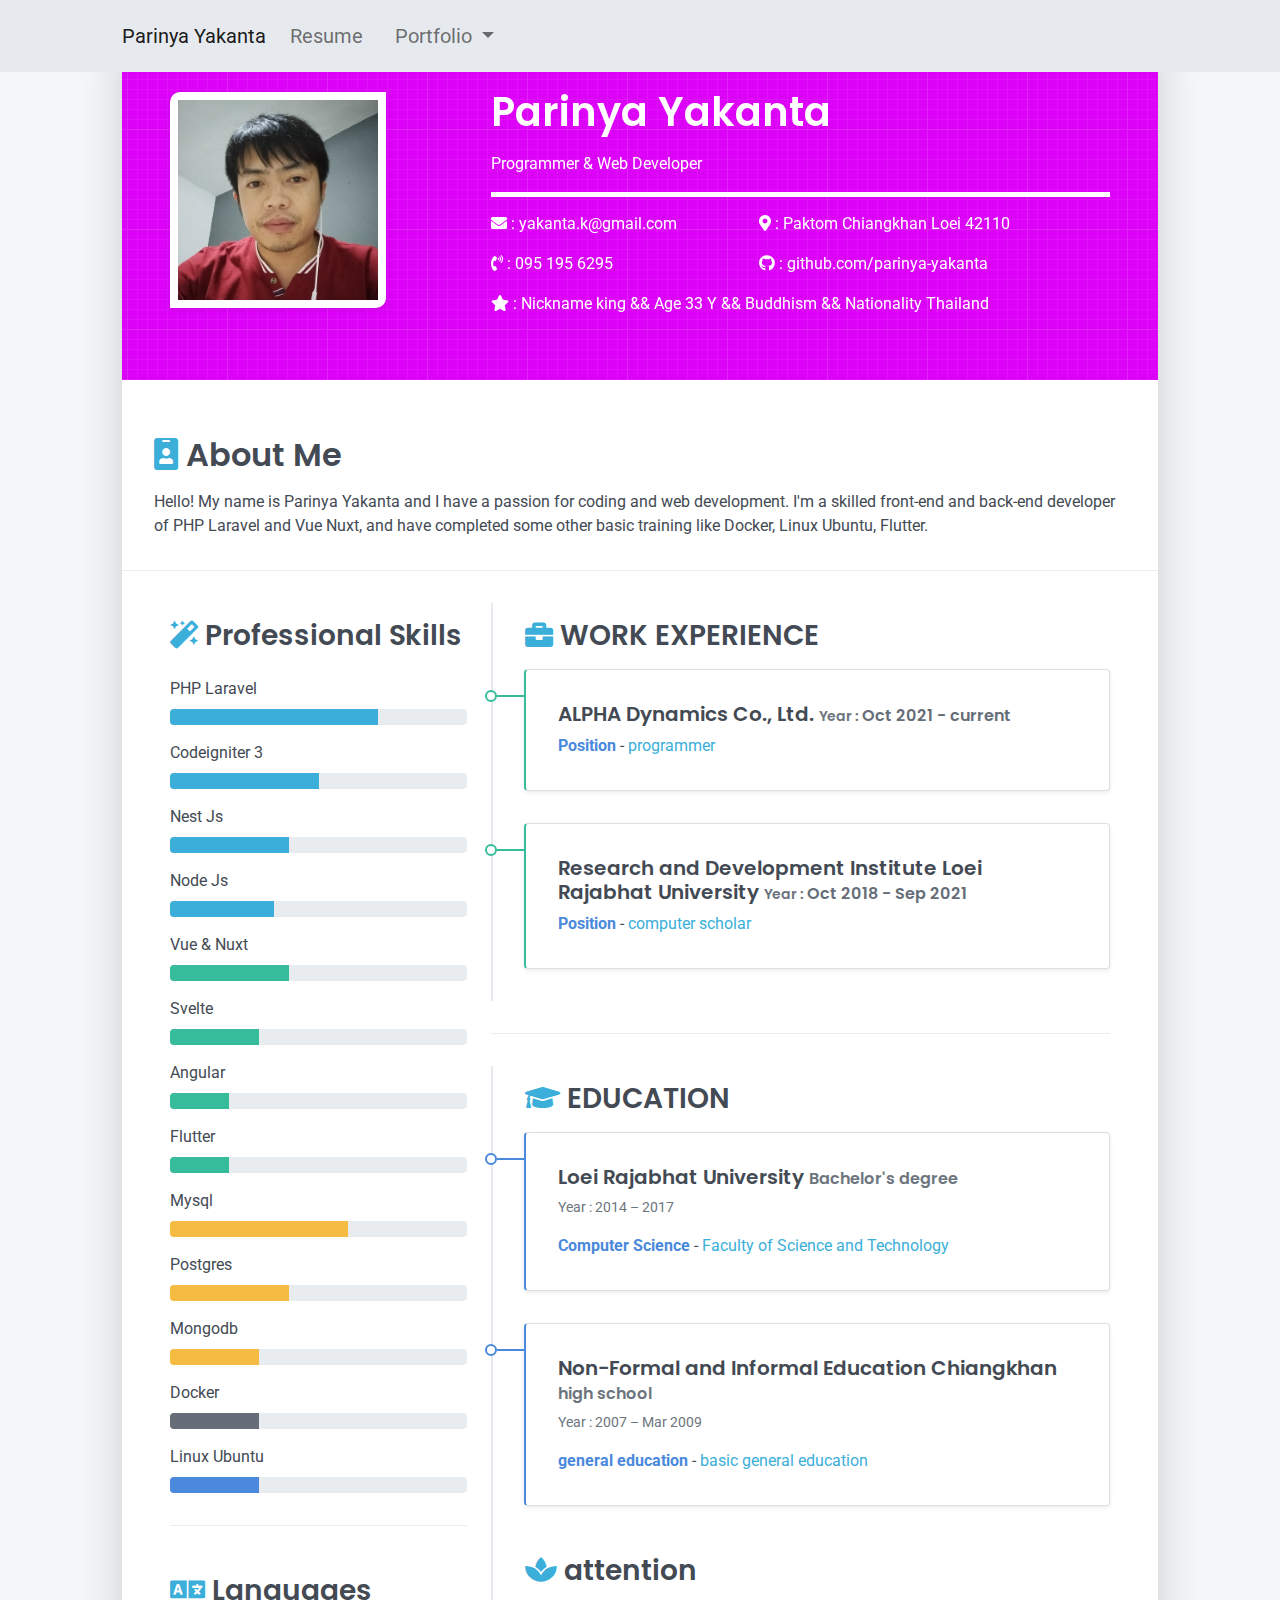
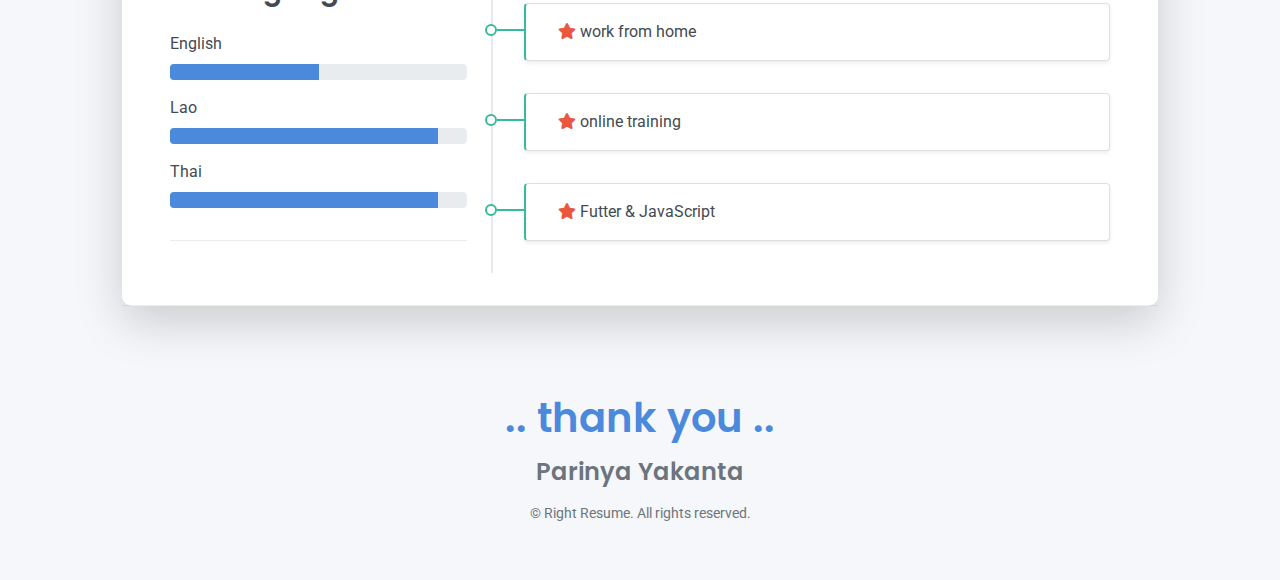
==== commit 9b978457: "rename resume" ====
--- a/index.html
+++ b/index.html
@@ -48,7 +48,7 @@
             <div class="collapse navbar-collapse" id="navbarSupportedContent">
               <ul class="navbar-nav me-auto mb-2 mb-lg-0">
                 <li class="nav-item">
-                  <a class="nav-link" aria-current="page" href="/index.html">Rasume</a>
+                  <a class="nav-link" aria-current="page" href="/index.html">Resume</a>
                 </li>
                 <li class="nav-item dropdown">
                   <a class="nav-link dropdown-toggle" href="#" id="navbarDropdown" role="button"
@@ -58,6 +58,7 @@
                   <ul class="dropdown-menu" aria-labelledby="navbarDropdown">
                     <li><a class="dropdown-item" href="/lrucfr.html">Register Conference</a></li>
                     <li><a class="dropdown-item" href="/cottonvalley.html">Cotton Valley</a></li>
+                    <li><a class="dropdown-item" href="/radius.html">Radius Invoice</a></li>
                   </ul>
                 </li>
               </ul>
